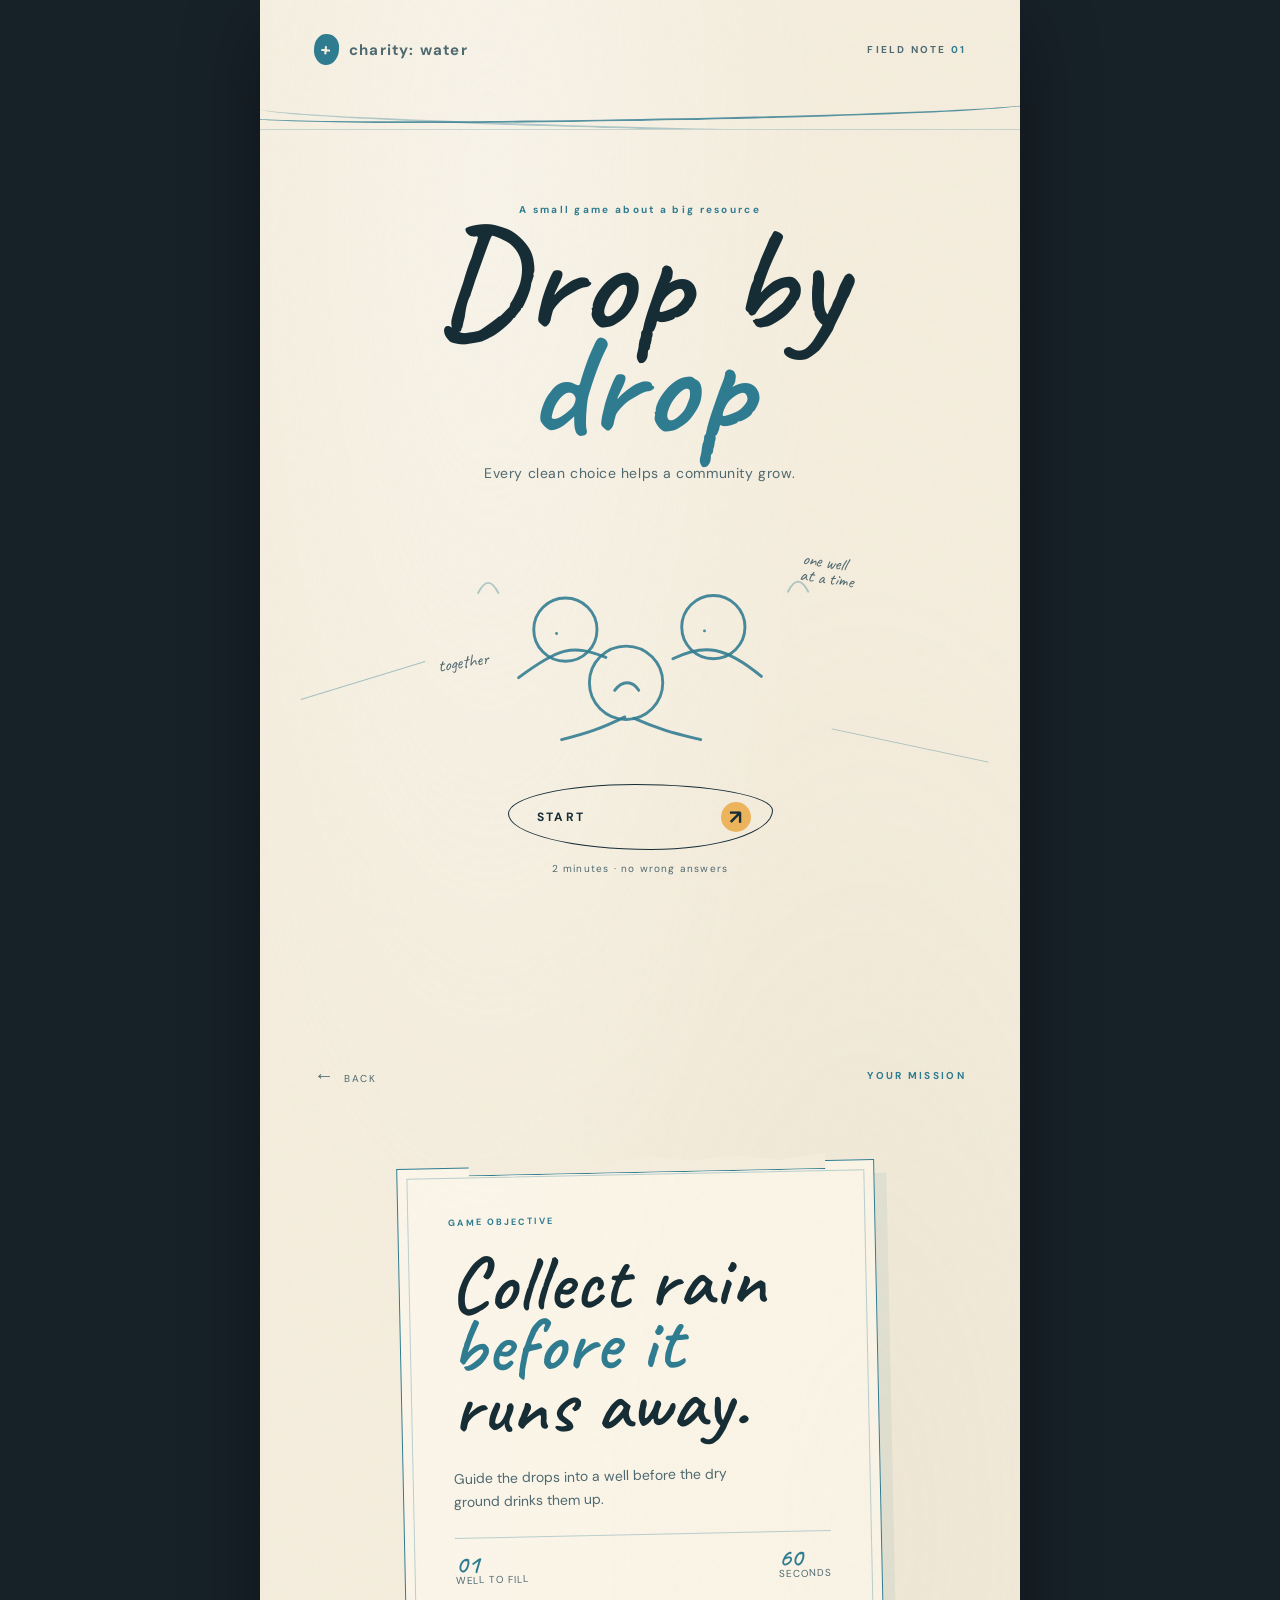
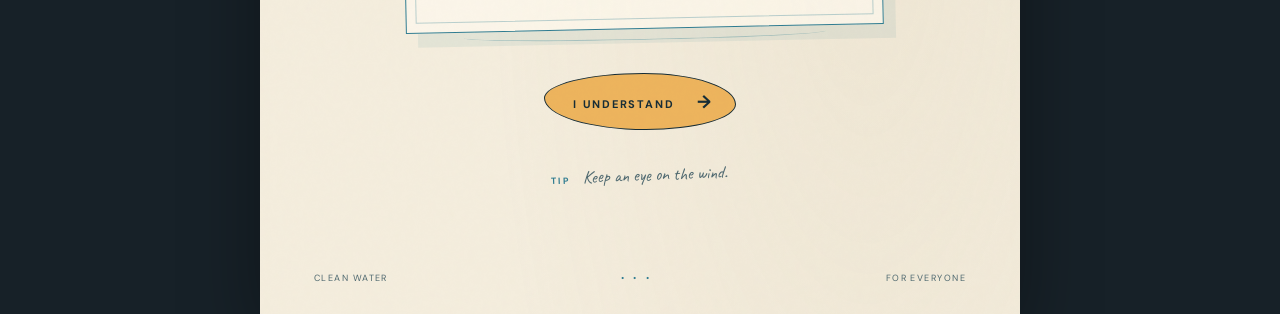
==== index.html @ e3d5f569 "Add initial game files including HTML, CSS, JavaScript, and images" ====
<!doctype html>
<html lang="en">
<head>
  <meta charset="UTF-8">
  <meta name="viewport" content="width=device-width, initial-scale=1.0">
  <title>Charity: Water</title>
  <link rel="preconnect" href="https://fonts.googleapis.com">
  <link rel="preconnect" href="https://fonts.gstatic.com" crossorigin>
  <link href="https://fonts.googleapis.com/css2?family=Caveat:wght@500;600;700&family=DM+Sans:wght@500;600;700&display=swap" rel="stylesheet">
  <link rel="stylesheet" href="styles.css">
</head>
<body>
  <main class="game-shell" aria-label="Charity Water game">
    <div class="paper-texture"></div>
    <header class="masthead">
      <div class="brand-mark" aria-hidden="true">
        <span class="brand-drop">+</span>
        <span>charity: water</span>
      </div>
      <div class="chapter">FIELD NOTE <span>01</span></div>
    </header>

    <section class="screen cover-screen" data-screen="cover">
      <div class="waterline" aria-hidden="true"><span></span></div>
      <div class="cover-copy">
        <p class="eyebrow">A small game about a big resource</p>
        <h1>Drop by<br><em>drop</em></h1>
        <p class="intro">Every clean choice helps a community grow.</p>
      </div>

      <div class="community-sketch" aria-hidden="true">
        <svg viewBox="0 0 340 180" role="presentation">
          <path class="sketch-line" d="M74 116 C105 93 116 89 143 100 M196 101 C221 89 237 91 266 115" />
          <circle class="sketch-line" cx="159" cy="120" r="29" />
          <circle class="sketch-line" cx="111" cy="78" r="25" />
          <circle class="sketch-line" cx="228" cy="76" r="25" />
          <path class="sketch-line" d="M150 126 c6-8 14-8 19 0 M104 81 l0 0 M221 79 l0 0" />
          <path class="sketch-line soft" d="M42 49 q8-16 16 0 M287 48 q8-16 16 0" />
          <path class="sketch-line" d="M158 147 c-18 9-30 13-50 18 M165 148 c20 9 33 12 53 17" />
        </svg>
        <span class="annotation annotation-left">together</span>
        <span class="annotation annotation-right">one well<br>at a time</span>
      </div>

      <div class="cover-actions">
        <button class="primary-button" data-start>
          <span>START</span>
          <span class="button-arrow">↗</span>
        </button>
        <p class="microcopy">2 minutes · no wrong answers</p>
      </div>
      <div class="scribble scribble-one" aria-hidden="true"></div>
      <div class="scribble scribble-two" aria-hidden="true"></div>
    </section>

    <section class="screen objective-screen" data-screen="objective" hidden>
      <div class="objective-topline">
        <button class="back-button" data-back aria-label="Back to title">← <span>back</span></button>
        <span class="step-label">YOUR MISSION</span>
      </div>
      <div class="objective-card">
        <div class="torn-edge" aria-hidden="true"></div>
        <p class="note-label">GAME OBJECTIVE</p>
        <h2>Collect rain<br><span>before it</span><br>runs away.</h2>
        <p class="objective-body">Guide the drops into a well before the dry ground drinks them up.</p>
        <div class="note-rule"></div>
        <div class="note-stats">
          <span><strong>01</strong> well to fill</span>
          <span><strong>60</strong> seconds</span>
        </div>
      </div>
      <button class="continue-button" data-continue>I UNDERSTAND <span>→</span></button>
      <p class="tip"><span>TIP</span> Keep an eye on the wind.</p>
    </section>

    <footer class="footer-mark">
      <span>clean water</span>
      <span class="footer-dots">• • •</span>
      <span>for everyone</span>
    </footer>
  </main>
  <script src="script.js"></script>
</body>
</html>
---- styles.css ----
:root {
  --ink: #172d36;
  --ink-soft: #4f6970;
  --blue: #2f7c91;
  --aqua: #8fc7c4;
  --paper: #f4eddd;
  --paper-deep: #e8ddc6;
  --sun: #edb45d;
}

* { box-sizing: border-box; }

body {
  margin: 0;
  min-height: 100vh;
  display: grid;
  place-items: center;
  background: #172128;
  color: var(--ink);
  font-family: "DM Sans", sans-serif;
}

button { font: inherit; }

.game-shell {
  position: relative;
  width: min(100%, 760px);
  min-height: 900px;
  overflow: hidden;
  isolation: isolate;
  background: var(--paper);
  box-shadow: 0 24px 70px rgba(0, 0, 0, .35);
}

.game-shell::before, .game-shell::after {
  content: "";
  position: absolute;
  z-index: -1;
  pointer-events: none;
  opacity: .45;
}

.game-shell::before {
  inset: 0;
  background: radial-gradient(ellipse at 30% 10%, rgba(255,255,255,.75), transparent 45%), radial-gradient(ellipse at 80% 80%, rgba(196,177,142,.25), transparent 45%);
}

.paper-texture {
  position: absolute;
  inset: 0;
  z-index: 10;
  pointer-events: none;
  opacity: .15;
  mix-blend-mode: multiply;
  background-image: url("data:image/svg+xml,%3Csvg viewBox='0 0 140 140' xmlns='http://www.w3.org/2000/svg'%3E%3Cfilter id='n'%3E%3CfeTurbulence type='fractalNoise' baseFrequency='.8' numOctaves='3' stitchTiles='stitch'/%3E%3C/filter%3E%3Crect width='100%25' height='100%25' filter='url(%23n)' opacity='.13'/%3E%3C/svg%3E");
}

.masthead, .footer-mark { position: relative; z-index: 2; }

.masthead {
  display: flex;
  justify-content: space-between;
  align-items: center;
  padding: 34px 54px 0;
  color: var(--ink-soft);
}

.brand-mark { display: flex; align-items: center; gap: 10px; font-size: 15px; font-weight: 700; letter-spacing: .08em; }
.brand-drop { display: grid; place-items: center; width: 25px; height: 31px; border-radius: 55% 55% 60% 60%; background: var(--blue); color: var(--paper); font-size: 18px; line-height: 1; transform: rotate(5deg); }
.chapter { font-size: 10px; letter-spacing: .22em; font-weight: 700; }
.chapter span { color: var(--blue); }

.screen { min-height: 775px; padding: 30px 54px 110px; animation: appear .55s ease both; }
@keyframes appear { from { opacity: 0; transform: translateY(8px); } to { opacity: 1; transform: none; } }

.waterline { height: 35px; margin: 0 -54px; overflow: hidden; border-bottom: 1px solid rgba(47,124,145,.24); }
.waterline::before, .waterline span { content: ""; display: block; height: 20px; border-bottom: 2px solid var(--blue); border-radius: 50%; opacity: .8; }
.waterline::before { margin: 4px -2% 0; transform: rotate(-1deg); }
.waterline span { margin-top: -12px; transform: rotate(1.5deg); opacity: .35; }

.cover-copy { text-align: center; margin-top: 73px; }
.eyebrow, .note-label, .step-label, .tip span { color: var(--blue); font-size: 10px; letter-spacing: .23em; font-weight: 700; }
.eyebrow { margin: 0 0 13px; }
h1, h2 { font-family: Caveat, cursive; font-weight: 600; letter-spacing: .01em; }
h1 { margin: 0; font-size: clamp(90px, 16vw, 148px); line-height: .7; color: var(--ink); }
h1 em { color: var(--blue); font-style: normal; }
.intro { margin: 28px 0 0; color: var(--ink-soft); font-size: 14px; letter-spacing: .04em; }

.community-sketch { position: relative; width: min(100%, 430px); margin: 49px auto 0; color: var(--blue); }
.community-sketch svg { display: block; width: 100%; height: auto; overflow: visible; }
.sketch-line { fill: none; stroke: currentColor; stroke-width: 2.3; stroke-linecap: round; stroke-linejoin: round; opacity: .88; }
.sketch-line.soft { opacity: .35; stroke-width: 1.5; }
.annotation { position: absolute; font-family: Caveat, cursive; font-size: 18px; color: var(--ink-soft); line-height: .9; }
.annotation-left { left: 3%; top: 54%; transform: rotate(-10deg); }
.annotation-right { right: 0; top: 10%; transform: rotate(8deg); }

.cover-actions { display: grid; justify-items: center; margin-top: 25px; }
.primary-button, .continue-button { cursor: pointer; border: 1.5px solid var(--ink); color: var(--ink); transition: background .2s, transform .2s, box-shadow .2s; }
.primary-button { display: flex; align-items: center; justify-content: space-between; width: min(100%, 265px); padding: 17px 21px 17px 28px; background: transparent; border-radius: 48% 52% 46% 54% / 45% 40% 60% 55%; font-size: 12px; font-weight: 700; letter-spacing: .2em; }
.button-arrow { display: grid; place-items: center; width: 30px; height: 30px; border-radius: 50%; background: var(--sun); font-size: 20px; letter-spacing: 0; }
.primary-button:hover, .continue-button:hover { background: var(--aqua); transform: translateY(-2px) rotate(-1deg); box-shadow: 4px 5px 0 rgba(23,45,54,.12); }
.microcopy { margin: 12px 0; color: var(--ink-soft); font-size: 10px; letter-spacing: .12em; }
.scribble { position: absolute; pointer-events: none; border-top: 1px solid var(--blue); opacity: .4; }
.scribble-one { width: 130px; left: 5%; top: 66%; transform: rotate(-17deg); }
.scribble-two { width: 160px; right: 4%; top: 73%; transform: rotate(12deg); }

.objective-screen { display: flex; flex-direction: column; align-items: center; padding-top: 58px; }
.objective-topline { display: flex; justify-content: space-between; width: 100%; align-items: center; }
.back-button { border: 0; background: transparent; color: var(--ink-soft); cursor: pointer; padding: 8px 0; font-family: Caveat, cursive; font-size: 20px; }
.back-button span { margin-left: 5px; font-family: "DM Sans", sans-serif; font-size: 10px; letter-spacing: .15em; text-transform: uppercase; }
.objective-card { position: relative; width: min(100%, 478px); margin: 68px 0 44px; padding: 48px 50px 45px; background: rgba(255, 251, 240, .63); border: 1.5px solid var(--blue); transform: rotate(-1.2deg); box-shadow: 12px 14px 0 rgba(47,124,145,.08); }
.objective-card::before, .objective-card::after { content: ""; position: absolute; inset: 9px; border: 1px solid rgba(47,124,145,.32); pointer-events: none; }
.objective-card::after { inset: auto 12% -12px 12%; height: 10px; border-width: 0 0 1px; border-radius: 50%; }
.torn-edge { position: absolute; top: -12px; left: 15%; right: 10%; height: 20px; background: var(--paper); border-bottom: 1px solid var(--blue); clip-path: polygon(0 40%, 8% 20%, 17% 45%, 26% 18%, 39% 48%, 50% 13%, 62% 46%, 75% 20%, 87% 50%, 100% 17%, 100% 100%, 0 100%); }
.note-label { margin: 0 0 26px; font-size: 9px; }
h2 { margin: 0; font-size: clamp(53px, 9vw, 78px); line-height: .78; }
h2 span { color: var(--blue); }
.objective-body { max-width: 280px; margin: 31px 0 25px; color: var(--ink-soft); font-size: 14px; line-height: 1.6; }
.note-rule { height: 1px; margin-bottom: 17px; background: rgba(47,124,145,.32); }
.note-stats { display: flex; justify-content: space-between; color: var(--ink-soft); font-size: 10px; letter-spacing: .08em; text-transform: uppercase; }
.note-stats strong { display: block; color: var(--blue); font-family: Caveat, cursive; font-size: 26px; font-weight: 600; letter-spacing: 0; line-height: .7; }
.continue-button { padding: 16px 22px 15px 28px; background: var(--sun); border-radius: 52% 48% 47% 53% / 44% 55% 45% 56%; font-size: 11px; font-weight: 700; letter-spacing: .16em; }
.continue-button span { margin-left: 18px; font-size: 18px; }
.tip { margin-top: 34px; color: var(--ink-soft); font-family: Caveat, cursive; font-size: 18px; transform: rotate(-2deg); }
.tip span { margin-right: 8px; font-family: "DM Sans", sans-serif; font-size: 9px; }

.footer-mark { position: absolute; bottom: 30px; left: 54px; right: 54px; display: flex; align-items: center; justify-content: space-between; color: var(--ink-soft); font-size: 9px; letter-spacing: .16em; text-transform: uppercase; }
.footer-dots { color: var(--blue); letter-spacing: .4em; }

@media (max-width: 600px) {
  .game-shell { min-height: 100vh; }
  .masthead { padding: 25px 26px 0; }
  .screen { min-height: calc(100vh - 100px); padding: 25px 26px 100px; }
  .waterline { margin: 0 -26px; }
  .cover-copy { margin-top: 57px; }
  .cover-actions { margin-top: 17px; }
  .scribble-one { left: -8%; }
  .scribble-two { right: -8%; }
  .objective-screen { padding-top: 38px; }
  .objective-card { margin-top: 54px; padding: 42px 31px 38px; }
  .footer-mark { left: 26px; right: 26px; bottom: 23px; }
  .footer-dots { letter-spacing: .15em; }
}

@media (prefers-reduced-motion: reduce) { *, *::before, *::after { animation-duration: .01ms !important; transition-duration: .01ms !important; } }
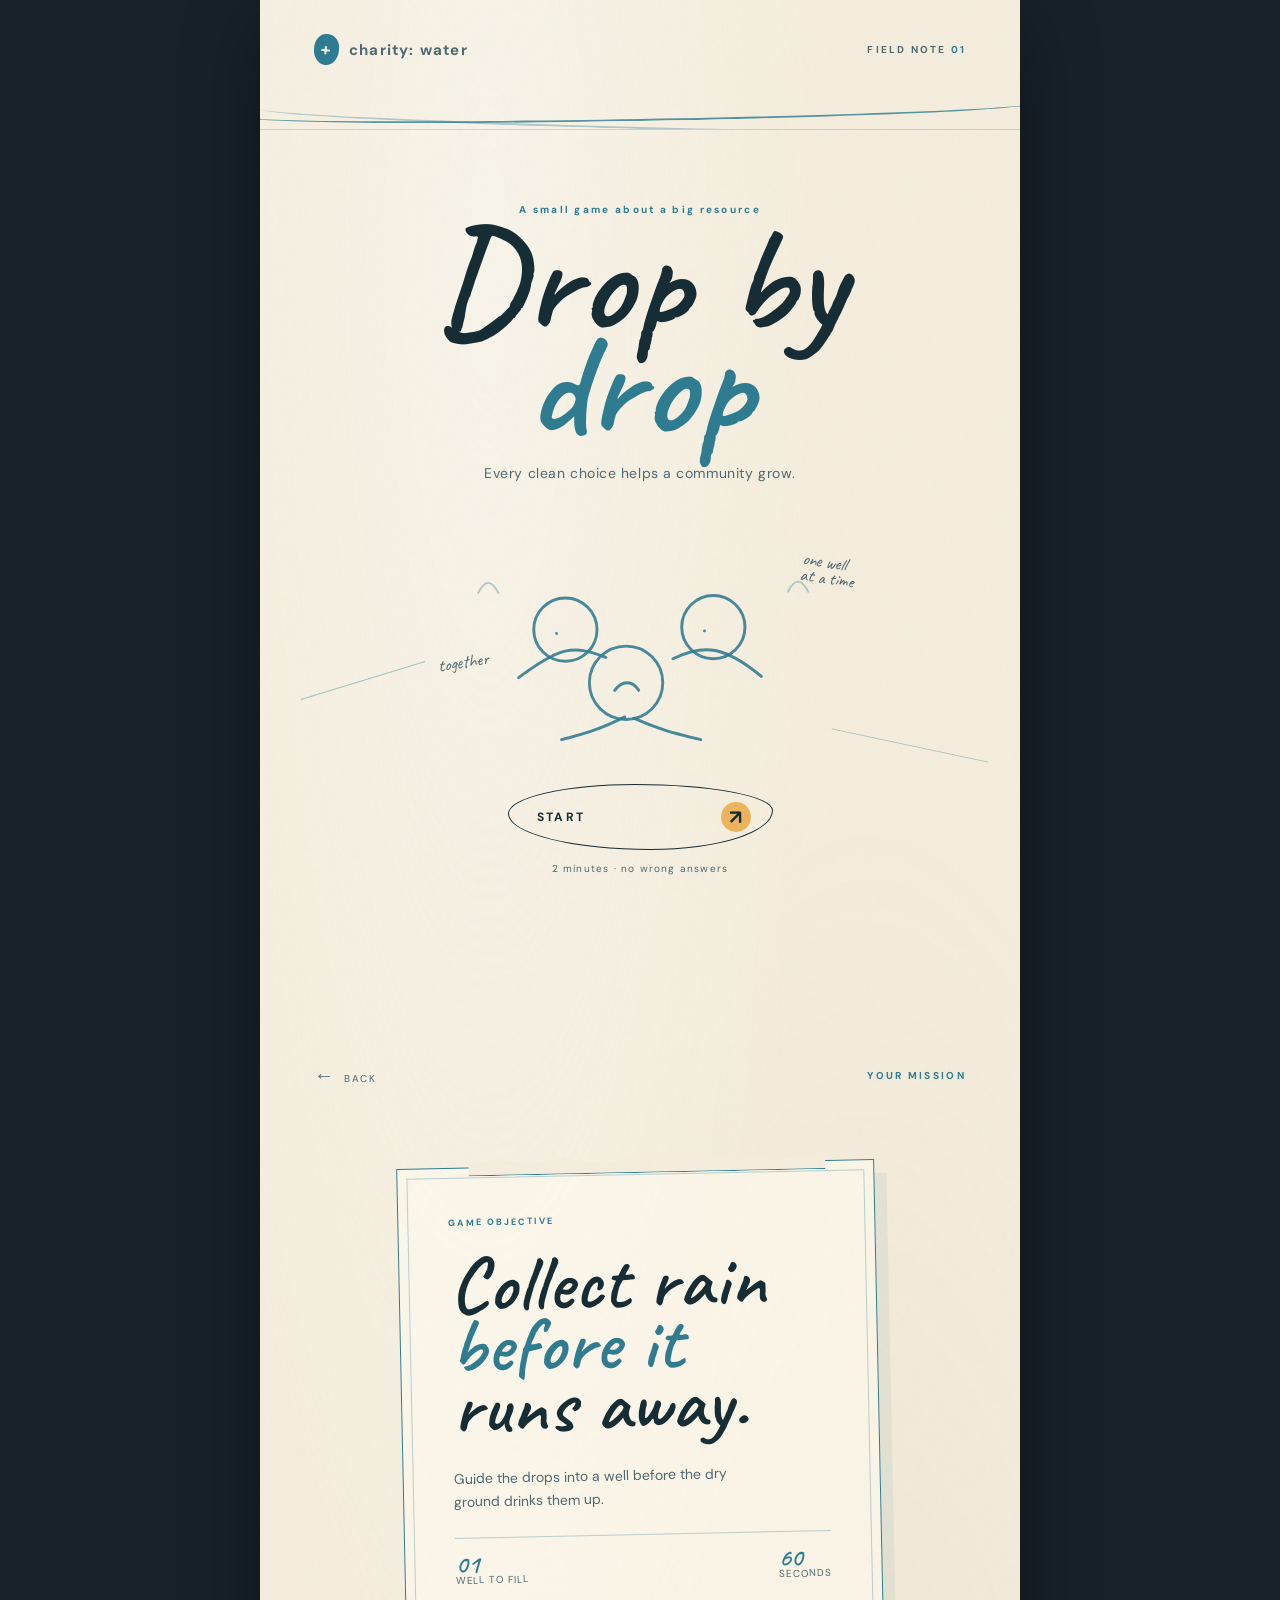
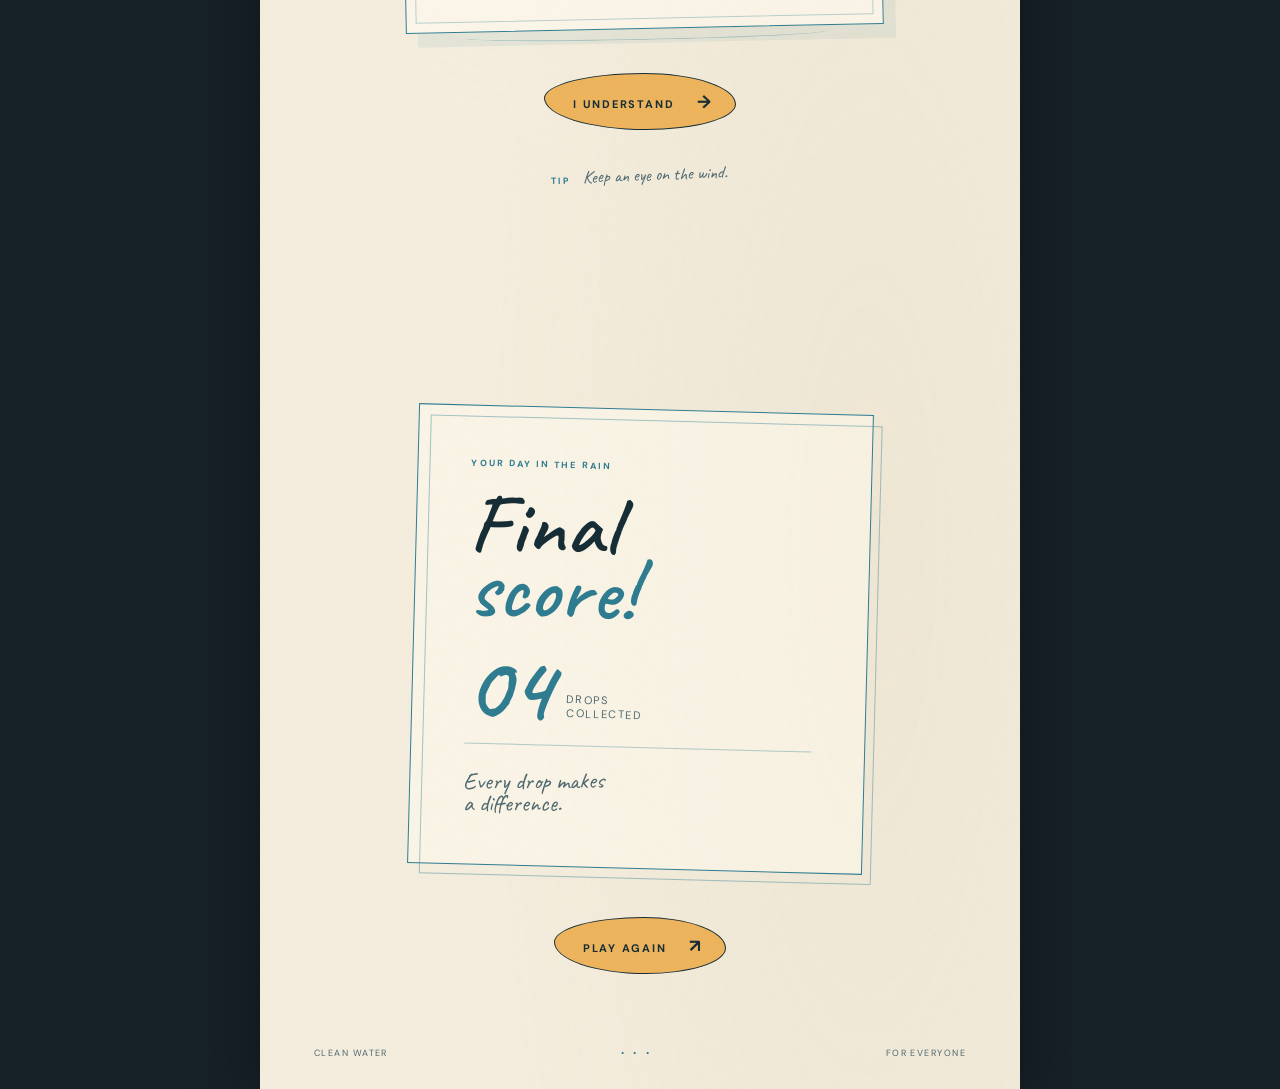
==== commit 48f7b1f9: "Implement game mechanics and UI for the charity water game, including game and score screens, HUD, a" ====
--- a/index.html
+++ b/index.html
@@ -73,6 +73,41 @@
       <p class="tip"><span>TIP</span> Keep an eye on the wind.</p>
     </section>
 
+    <section class="screen game-screen" data-screen="game" hidden>
+      <div class="game-hud">
+        <button class="back-button" data-game-back aria-label="Back to objective">← <span>pause</span></button>
+        <div class="timer" aria-label="60 seconds remaining"><span data-timer>60</span><small>SEC</small></div>
+      </div>
+      <div class="rain-field" data-rain-field>
+        <div class="game-waterline" aria-hidden="true"><span></span></div>
+        <div class="drop drop-one" data-drop aria-hidden="true"></div>
+        <div class="drop drop-two" data-drop aria-hidden="true"></div>
+        <div class="drop drop-three" data-drop aria-hidden="true"></div>
+        <div class="drop drop-four" data-drop aria-hidden="true"></div>
+        <div class="drop drop-five" data-drop aria-hidden="true"></div>
+        <div class="well" data-well>
+          <div class="well-rim"></div>
+          <div class="well-water"></div>
+          <span>well</span>
+        </div>
+        <div class="wind-line wind-line-one" aria-hidden="true"></div>
+        <div class="wind-line wind-line-two" aria-hidden="true"></div>
+        <p class="game-prompt">tap the drops<br><span>guide them home</span></p>
+      </div>
+      <button class="finish-button" data-finish>FINISH <span>→</span></button>
+    </section>
+
+    <section class="screen score-screen" data-screen="score" hidden>
+      <div class="score-card">
+        <p class="note-label">YOUR DAY IN THE RAIN</p>
+        <h2>Final<br><span>score!</span></h2>
+        <div class="score-number"><strong data-score>04</strong><span>drops<br>collected</span></div>
+        <div class="score-line"></div>
+        <p class="score-message">Every drop makes<br>a difference.</p>
+      </div>
+      <button class="continue-button" data-replay>PLAY AGAIN <span>↗</span></button>
+    </section>
+
     <footer class="footer-mark">
       <span>clean water</span>
       <span class="footer-dots">• • •</span>
--- a/styles.css
+++ b/styles.css
@@ -124,6 +124,48 @@
 .tip { margin-top: 34px; color: var(--ink-soft); font-family: Caveat, cursive; font-size: 18px; transform: rotate(-2deg); }
 .tip span { margin-right: 8px; font-family: "DM Sans", sans-serif; font-size: 9px; }
 
+.game-screen { padding-top: 58px; }
+.game-hud { display: flex; justify-content: space-between; align-items: flex-start; }
+.timer { display: grid; justify-items: center; color: var(--blue); font-family: Caveat, cursive; line-height: .7; transform: rotate(4deg); }
+.timer span { font-size: 62px; }
+.timer small { margin-top: 9px; color: var(--ink-soft); font-family: "DM Sans", sans-serif; font-size: 8px; letter-spacing: .25em; }
+.rain-field { position: relative; height: 545px; margin: 17px -10px 0; overflow: hidden; border: 1.5px solid var(--blue); border-top: 0; border-radius: 0 0 43% 7% / 0 0 3% 4%; background: rgba(255, 251, 240, .2); }
+.game-waterline { position: absolute; top: 0; left: -3%; right: -3%; height: 49px; overflow: hidden; }
+.game-waterline::before, .game-waterline span { content: ""; position: absolute; left: 0; width: 105%; height: 41px; border-bottom: 2px solid var(--ink-soft); border-radius: 50%; }
+.game-waterline::before { top: -23px; transform: rotate(-1deg); }
+.game-waterline span { top: -16px; border-color: var(--blue); opacity: .45; transform: rotate(1deg); }
+.drop { position: absolute; width: 25px; height: 35px; cursor: pointer; border: 1.5px solid var(--blue); border-radius: 55% 55% 60% 60%; background: rgba(143,199,196,.48); transform: rotate(8deg); transition: opacity .25s, transform .25s; }
+.drop::after { content: ""; position: absolute; top: 7px; left: 7px; width: 4px; height: 8px; border-radius: 50%; background: rgba(255,255,255,.7); transform: rotate(-18deg); }
+.drop:hover { transform: scale(1.15) rotate(-5deg); }
+.drop.collected { opacity: 0; transform: translateY(75px) scale(.3); pointer-events: none; }
+.drop-one { top: 85px; left: 19%; animation: drift-one 4.2s ease-in-out infinite; }
+.drop-two { top: 150px; left: 46%; width: 21px; height: 30px; animation: drift-two 3.7s ease-in-out infinite; }
+.drop-three { top: 72px; right: 17%; width: 18px; height: 26px; animation: drift-one 4.8s .5s ease-in-out infinite; }
+.drop-four { top: 250px; left: 32%; width: 17px; height: 25px; animation: drift-two 4.4s .2s ease-in-out infinite; }
+.drop-five { top: 205px; right: 29%; width: 24px; height: 33px; animation: drift-one 3.9s .7s ease-in-out infinite; }
+@keyframes drift-one { 50% { transform: translate(19px, 24px) rotate(18deg); } }
+@keyframes drift-two { 50% { transform: translate(-16px, 30px) rotate(-17deg); } }
+.well { position: absolute; left: 50%; bottom: 85px; width: 205px; height: 104px; border: 2px solid var(--ink-soft); border-top: 0; border-radius: 0 0 45% 45%; transform: translateX(-50%); }
+.well::before, .well::after { content: ""; position: absolute; top: -15px; width: 2px; height: 67px; background: var(--ink-soft); }
+.well::before { left: 5px; transform: rotate(2deg); }.well::after { right: 5px; transform: rotate(-2deg); }
+.well-rim { position: absolute; top: -20px; left: -9px; width: 221px; height: 52px; border: 2px solid var(--ink-soft); border-radius: 50%; background: var(--paper); }
+.well-water { position: absolute; z-index: 1; top: -3px; left: 9px; width: 183px; height: 37px; border: 1.5px solid var(--blue); border-radius: 50%; background: rgba(143,199,196,.52); }
+.well span { position: absolute; z-index: 2; bottom: -27px; left: 50%; color: var(--ink-soft); font-family: Caveat, cursive; font-size: 18px; transform: translateX(-50%) rotate(-4deg); }
+.wind-line { position: absolute; width: 88px; border-top: 1px solid var(--blue); opacity: .45; }
+.wind-line-one { top: 290px; left: 7%; transform: rotate(-8deg); }.wind-line-two { top: 330px; right: 4%; transform: rotate(6deg); }
+.game-prompt { position: absolute; bottom: 16px; left: 50%; margin: 0; text-align: center; color: var(--ink-soft); font-family: Caveat, cursive; font-size: 20px; line-height: .9; transform: translateX(-50%) rotate(-2deg); }
+.game-prompt span { color: var(--blue); font-size: 15px; }
+.finish-button { display: block; margin: 27px auto 0; border: 0; border-bottom: 1px solid var(--ink); padding: 6px 4px; background: transparent; color: var(--ink); cursor: pointer; font-size: 11px; font-weight: 700; letter-spacing: .16em; }
+.finish-button span { margin-left: 15px; color: var(--blue); font-size: 18px; }
+
+.score-screen { display: flex; flex-direction: column; align-items: center; padding-top: 95px; }
+.score-card { position: relative; width: min(100%, 455px); padding: 51px 53px 55px; border: 1.5px solid var(--blue); background: rgba(255, 251, 240, .5); transform: rotate(1.5deg); }
+.score-card::before { content: ""; position: absolute; inset: 10px -10px -11px 11px; border: 1px solid rgba(47,124,145,.42); z-index: -1; }
+.score-card .note-label { margin-bottom: 23px; }.score-card h2 { font-size: clamp(60px, 10vw, 83px); }
+.score-number { display: flex; align-items: end; gap: 15px; margin: 35px 0 24px; }.score-number strong { color: var(--blue); font-family: Caveat, cursive; font-size: 96px; line-height: .65; font-weight: 600; }.score-number span { color: var(--ink-soft); font-size: 11px; line-height: 1.25; text-transform: uppercase; letter-spacing: .15em; }
+.score-line { height: 1px; background: rgba(47,124,145,.35); }.score-message { margin: 22px 0 0; color: var(--ink-soft); font-family: Caveat, cursive; font-size: 24px; line-height: .9; transform: rotate(-2deg); }
+.score-screen .continue-button { margin-top: 48px; }
+
 .footer-mark { position: absolute; bottom: 30px; left: 54px; right: 54px; display: flex; align-items: center; justify-content: space-between; color: var(--ink-soft); font-size: 9px; letter-spacing: .16em; text-transform: uppercase; }
 .footer-dots { color: var(--blue); letter-spacing: .4em; }
 
@@ -138,6 +180,11 @@
   .scribble-two { right: -8%; }
   .objective-screen { padding-top: 38px; }
   .objective-card { margin-top: 54px; padding: 42px 31px 38px; }
+  .game-screen { padding-top: 38px; }
+  .rain-field { height: 52vh; min-height: 430px; }
+  .well { bottom: 65px; }
+  .score-screen { padding-top: 70px; }
+  .score-card { padding: 42px 31px 48px; }
   .footer-mark { left: 26px; right: 26px; bottom: 23px; }
   .footer-dots { letter-spacing: .15em; }
 }
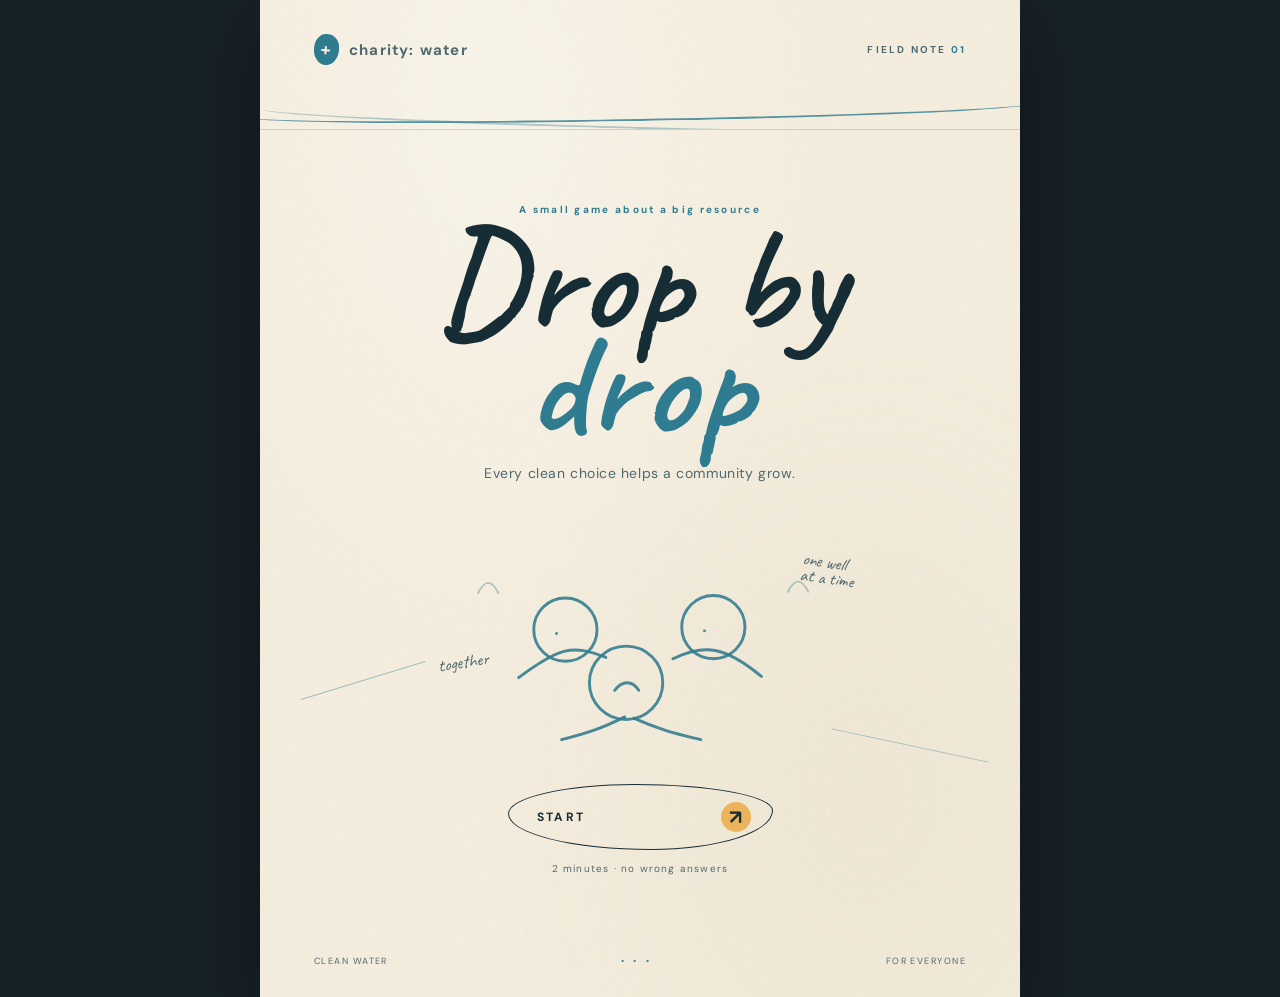
==== commit c86fadd4: "Update continue button to prevent default action and enhance button semantics" ====
--- a/index.html
+++ b/index.html
@@ -69,7 +69,7 @@
           <span><strong>60</strong> seconds</span>
         </div>
       </div>
-      <button class="continue-button" data-continue>I UNDERSTAND <span>→</span></button>
+      <button type="button" class="continue-button" data-continue>I UNDERSTAND <span>→</span></button>
       <p class="tip"><span>TIP</span> Keep an eye on the wind.</p>
     </section>
 
--- a/styles.css
+++ b/styles.css
@@ -21,6 +21,7 @@
 }
 
 button { font: inherit; }
+.screen[hidden] { display: none !important; }
 
 .game-shell {
   position: relative;
@@ -134,17 +135,10 @@
 .game-waterline::before, .game-waterline span { content: ""; position: absolute; left: 0; width: 105%; height: 41px; border-bottom: 2px solid var(--ink-soft); border-radius: 50%; }
 .game-waterline::before { top: -23px; transform: rotate(-1deg); }
 .game-waterline span { top: -16px; border-color: var(--blue); opacity: .45; transform: rotate(1deg); }
-.drop { position: absolute; width: 25px; height: 35px; cursor: pointer; border: 1.5px solid var(--blue); border-radius: 55% 55% 60% 60%; background: rgba(143,199,196,.48); transform: rotate(8deg); transition: opacity .25s, transform .25s; }
+.drop { position: absolute; width: 25px; height: 35px; cursor: pointer; border: 1.5px solid var(--blue); border-radius: 55% 55% 60% 60%; background: rgba(143,199,196,.48); transform: rotate(8deg); transition: opacity .25s, transform .25s; touch-action: manipulation; }
 .drop::after { content: ""; position: absolute; top: 7px; left: 7px; width: 4px; height: 8px; border-radius: 50%; background: rgba(255,255,255,.7); transform: rotate(-18deg); }
 .drop:hover { transform: scale(1.15) rotate(-5deg); }
 .drop.collected { opacity: 0; transform: translateY(75px) scale(.3); pointer-events: none; }
-.drop-one { top: 85px; left: 19%; animation: drift-one 4.2s ease-in-out infinite; }
-.drop-two { top: 150px; left: 46%; width: 21px; height: 30px; animation: drift-two 3.7s ease-in-out infinite; }
-.drop-three { top: 72px; right: 17%; width: 18px; height: 26px; animation: drift-one 4.8s .5s ease-in-out infinite; }
-.drop-four { top: 250px; left: 32%; width: 17px; height: 25px; animation: drift-two 4.4s .2s ease-in-out infinite; }
-.drop-five { top: 205px; right: 29%; width: 24px; height: 33px; animation: drift-one 3.9s .7s ease-in-out infinite; }
-@keyframes drift-one { 50% { transform: translate(19px, 24px) rotate(18deg); } }
-@keyframes drift-two { 50% { transform: translate(-16px, 30px) rotate(-17deg); } }
 .well { position: absolute; left: 50%; bottom: 85px; width: 205px; height: 104px; border: 2px solid var(--ink-soft); border-top: 0; border-radius: 0 0 45% 45%; transform: translateX(-50%); }
 .well::before, .well::after { content: ""; position: absolute; top: -15px; width: 2px; height: 67px; background: var(--ink-soft); }
 .well::before { left: 5px; transform: rotate(2deg); }.well::after { right: 5px; transform: rotate(-2deg); }
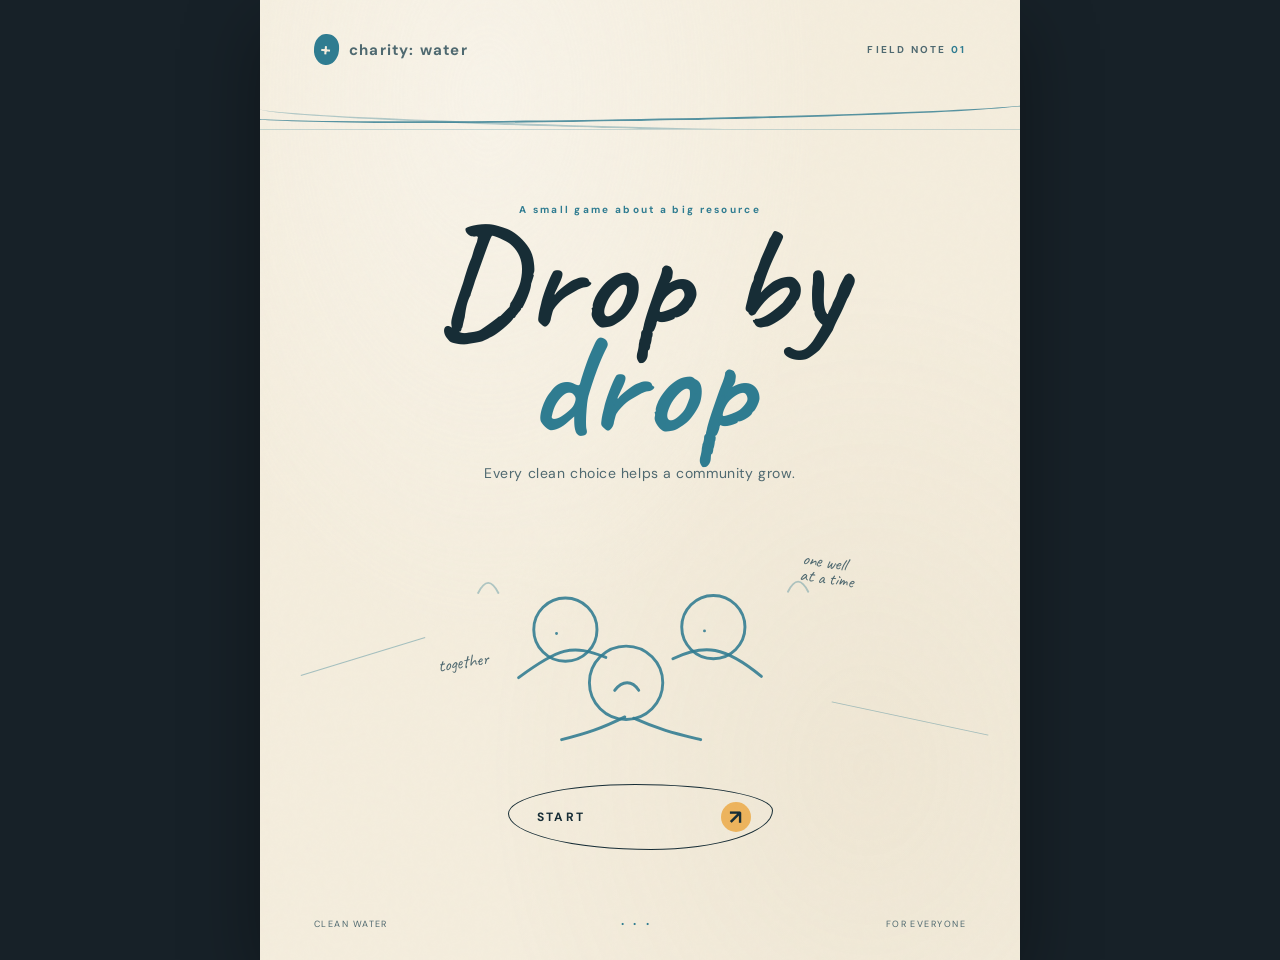
==== commit 7b80bc39: "Remove microcopy from the start button section for a cleaner UI" ====
--- a/index.html
+++ b/index.html
@@ -47,7 +47,6 @@
           <span>START</span>
           <span class="button-arrow">↗</span>
         </button>
-        <p class="microcopy">2 minutes · no wrong answers</p>
       </div>
       <div class="scribble scribble-one" aria-hidden="true"></div>
       <div class="scribble scribble-two" aria-hidden="true"></div>
@@ -62,28 +61,28 @@
         <div class="torn-edge" aria-hidden="true"></div>
         <p class="note-label">GAME OBJECTIVE</p>
         <h2>Collect rain<br><span>before it</span><br>runs away.</h2>
-        <p class="objective-body">Guide the drops into a well before the dry ground drinks them up.</p>
+        <p class="objective-body">Guide clean drops into the well and avoid muddy drops—they subtract a point.</p>
         <div class="note-rule"></div>
         <div class="note-stats">
-          <span><strong>01</strong> well to fill</span>
-          <span><strong>60</strong> seconds</span>
+          <span><strong>20</strong> raindrop target</span>
+          <span><strong>30</strong> seconds</span>
         </div>
       </div>
       <button type="button" class="continue-button" data-continue>I UNDERSTAND <span>→</span></button>
-      <p class="tip"><span>TIP</span> Keep an eye on the wind.</p>
+      <p class="tip"><span>TIP</span> Keep an eye on the dirty rain water.</p>
     </section>
 
     <section class="screen game-screen" data-screen="game" hidden>
       <div class="game-hud">
         <button class="back-button" data-game-back aria-label="Back to objective">← <span>pause</span></button>
-        <div class="timer" aria-label="60 seconds remaining"><span data-timer>60</span><small>SEC</small></div>
+        <div class="timer" aria-label="30 seconds remaining"><span data-timer>30</span><small>SEC</small></div>
       </div>
       <div class="rain-field" data-rain-field>
         <div class="game-waterline" aria-hidden="true"><span></span></div>
         <div class="drop drop-one" data-drop aria-hidden="true"></div>
-        <div class="drop drop-two" data-drop aria-hidden="true"></div>
+        <div class="drop drop-two dirty" data-drop aria-hidden="true"></div>
         <div class="drop drop-three" data-drop aria-hidden="true"></div>
-        <div class="drop drop-four" data-drop aria-hidden="true"></div>
+        <div class="drop drop-four dirty" data-drop aria-hidden="true"></div>
         <div class="drop drop-five" data-drop aria-hidden="true"></div>
         <div class="well" data-well>
           <div class="well-rim"></div>
@@ -98,10 +97,12 @@
     </section>
 
     <section class="screen score-screen" data-screen="score" hidden>
+      <div class="confetti-layer" data-confetti aria-hidden="true"></div>
       <div class="score-card">
         <p class="note-label">YOUR DAY IN THE RAIN</p>
         <h2>Final<br><span>score!</span></h2>
-        <div class="score-number"><strong data-score>04</strong><span>drops<br>collected</span></div>
+        <div class="score-number"><strong data-score>00</strong><span>points</span></div>
+        <p class="result-message" data-result-message aria-live="polite"></p>
         <div class="score-line"></div>
         <p class="score-message">Every drop makes<br>a difference.</p>
       </div>
--- a/styles.css
+++ b/styles.css
@@ -137,6 +137,8 @@
 .game-waterline span { top: -16px; border-color: var(--blue); opacity: .45; transform: rotate(1deg); }
 .drop { position: absolute; width: 25px; height: 35px; cursor: pointer; border: 1.5px solid var(--blue); border-radius: 55% 55% 60% 60%; background: rgba(143,199,196,.48); transform: rotate(8deg); transition: opacity .25s, transform .25s; touch-action: manipulation; }
 .drop::after { content: ""; position: absolute; top: 7px; left: 7px; width: 4px; height: 8px; border-radius: 50%; background: rgba(255,255,255,.7); transform: rotate(-18deg); }
+.drop.dirty { border-color: #695238; background: radial-gradient(circle at 65% 67%, #594833 0 2px, transparent 2.5px), radial-gradient(circle at 35% 48%, #766044 0 2px, transparent 2.5px), rgba(154,127,87,.58); }
+.drop.dirty::after { background: rgba(255,244,216,.55); }
 .drop:hover { transform: scale(1.15) rotate(-5deg); }
 .drop.collected { opacity: 0; transform: translateY(75px) scale(.3); pointer-events: none; }
 .well { position: absolute; left: 50%; bottom: 85px; width: 205px; height: 104px; border: 2px solid var(--ink-soft); border-top: 0; border-radius: 0 0 45% 45%; transform: translateX(-50%); }
@@ -152,13 +154,17 @@
 .finish-button { display: block; margin: 27px auto 0; border: 0; border-bottom: 1px solid var(--ink); padding: 6px 4px; background: transparent; color: var(--ink); cursor: pointer; font-size: 11px; font-weight: 700; letter-spacing: .16em; }
 .finish-button span { margin-left: 15px; color: var(--blue); font-size: 18px; }
 
-.score-screen { display: flex; flex-direction: column; align-items: center; padding-top: 95px; }
-.score-card { position: relative; width: min(100%, 455px); padding: 51px 53px 55px; border: 1.5px solid var(--blue); background: rgba(255, 251, 240, .5); transform: rotate(1.5deg); }
+.score-screen { position: relative; display: flex; flex-direction: column; align-items: center; padding-top: 95px; }
+.confetti-layer { position: absolute; z-index: 1; inset: 0; overflow: hidden; pointer-events: none; }
+.confetti-piece { position: absolute; top: -12px; left: var(--confetti-x); width: 8px; height: 12px; opacity: 0; background: var(--confetti-color); animation: confetti-fall var(--confetti-duration) var(--confetti-delay) ease-in forwards; }
+@keyframes confetti-fall { 10% { opacity: 1; } 100% { opacity: 0; transform: translate3d(var(--confetti-drift), 105vh, 0) rotate(var(--confetti-spin)); } }
+.score-card { position: relative; z-index: 2; width: min(100%, 455px); padding: 51px 53px 55px; border: 1.5px solid var(--blue); background: rgba(255, 251, 240, .5); transform: rotate(1.5deg); }
 .score-card::before { content: ""; position: absolute; inset: 10px -10px -11px 11px; border: 1px solid rgba(47,124,145,.42); z-index: -1; }
 .score-card .note-label { margin-bottom: 23px; }.score-card h2 { font-size: clamp(60px, 10vw, 83px); }
 .score-number { display: flex; align-items: end; gap: 15px; margin: 35px 0 24px; }.score-number strong { color: var(--blue); font-family: Caveat, cursive; font-size: 96px; line-height: .65; font-weight: 600; }.score-number span { color: var(--ink-soft); font-size: 11px; line-height: 1.25; text-transform: uppercase; letter-spacing: .15em; }
+.result-message { margin: 0 0 20px; color: var(--blue); font-family: Caveat, cursive; font-size: 32px; font-weight: 700; transform: rotate(-2deg); }
 .score-line { height: 1px; background: rgba(47,124,145,.35); }.score-message { margin: 22px 0 0; color: var(--ink-soft); font-family: Caveat, cursive; font-size: 24px; line-height: .9; transform: rotate(-2deg); }
-.score-screen .continue-button { margin-top: 48px; }
+.score-screen .continue-button { position: relative; z-index: 2; margin-top: 48px; }
 
 .footer-mark { position: absolute; bottom: 30px; left: 54px; right: 54px; display: flex; align-items: center; justify-content: space-between; color: var(--ink-soft); font-size: 9px; letter-spacing: .16em; text-transform: uppercase; }
 .footer-dots { color: var(--blue); letter-spacing: .4em; }
